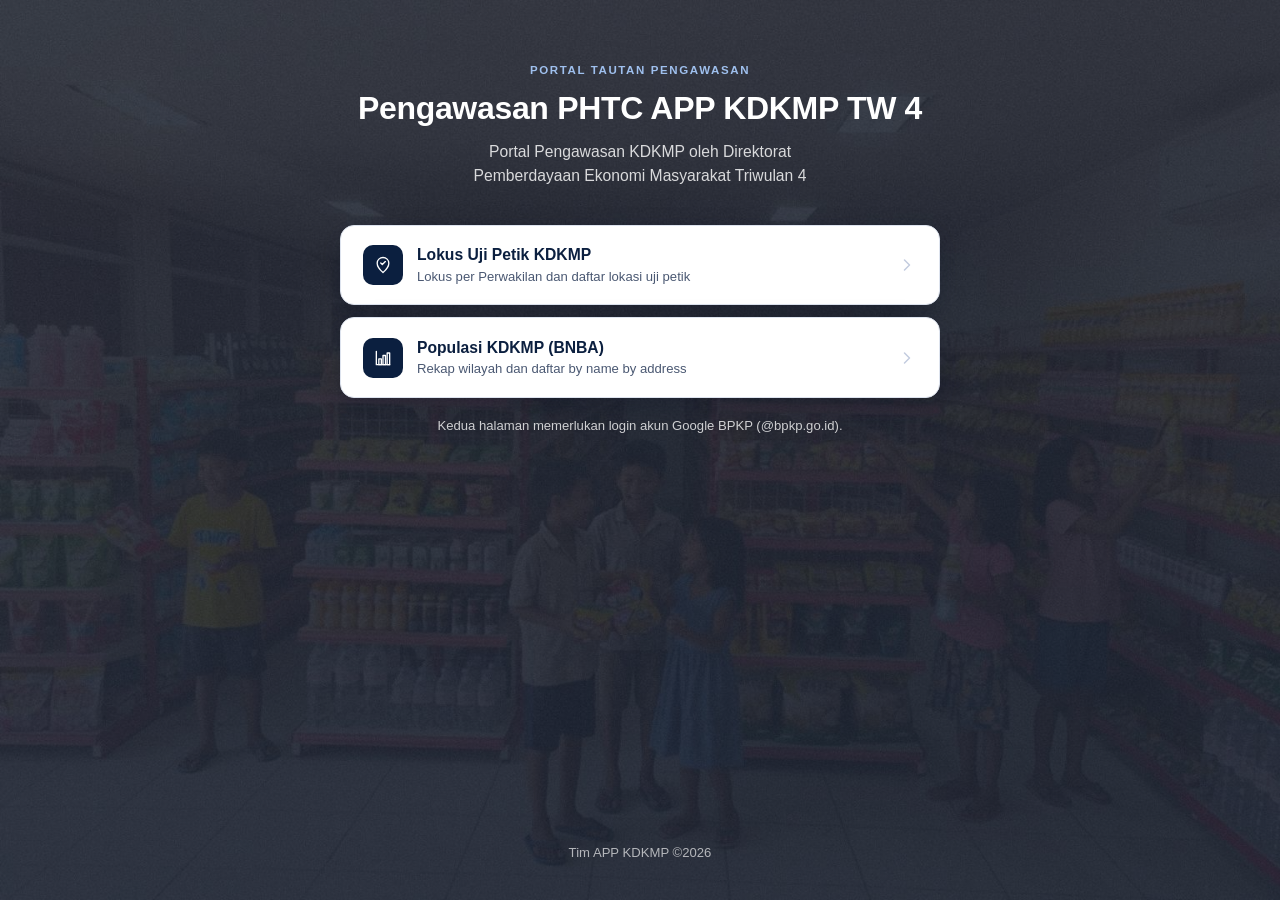
==== index.html @ 4bd222e6 "Ganti favicon portal TW 4 (ikon hub 2x2, beda dari K TW 3) Co-Authored-By: Claude Opus 5.5 <noreply@" ====
<!DOCTYPE html>
<html lang="id">
<head>
<meta charset="UTF-8">
<meta name="viewport" content="width=device-width, initial-scale=1.0">
<title>Pengawasan PHTC APP KDKMP TW 4</title>
<meta name="description" content="Portal Pengawasan KDKMP oleh Direktorat Pemberdayaan Ekonomi Masyarakat Triwulan 4">
<link rel="icon" type="image/svg+xml" href="assets/favicon.svg?v=2">
<link rel="stylesheet" href="style.css?v=2">
</head>
<body>
  <main class="page">
    <header class="masthead">
      <p class="eyebrow">Portal Tautan Pengawasan</p>
      <h1>Pengawasan PHTC APP KDKMP TW 4</h1>
      <p class="subtitle">Portal Pengawasan KDKMP oleh Direktorat Pemberdayaan Ekonomi Masyarakat Triwulan 4</p>
    </header>

    <nav class="link-list" aria-label="Kategori pengawasan">
      <a class="link-card" href="https://diperma.github.io/uji-petik-kdkmp-tw-4/" target="_blank" rel="noopener">
        <span class="link-icon" aria-hidden="true">
          <svg viewBox="0 0 24 24" fill="none" xmlns="http://www.w3.org/2000/svg">
            <path d="M12 21C12 21 5 14.9 5 9.8C5 5.9 8.1 3 12 3C15.9 3 19 5.9 19 9.8C19 14.9 12 21 12 21Z" stroke="currentColor" stroke-width="1.6" stroke-linejoin="round"/>
            <path d="M9.3 9.6L11.2 11.5L14.8 7.9" stroke="currentColor" stroke-width="1.6" stroke-linecap="round" stroke-linejoin="round"/>
          </svg>
        </span>
        <span class="link-body">
          <span class="link-text">Lokus Uji Petik KDKMP</span>
          <span class="link-sub">Lokus per Perwakilan dan daftar lokasi uji petik</span>
        </span>
        <span class="link-arrow" aria-hidden="true">
          <svg viewBox="0 0 24 24" fill="none" xmlns="http://www.w3.org/2000/svg">
            <path d="M9 6L15 12L9 18" stroke="currentColor" stroke-width="1.8" stroke-linecap="round" stroke-linejoin="round"/>
          </svg>
        </span>
      </a>

      <a class="link-card" href="https://diperma.github.io/populasi-kdkmp-tw-4/" target="_blank" rel="noopener">
        <span class="link-icon" aria-hidden="true">
          <svg viewBox="0 0 24 24" fill="none" xmlns="http://www.w3.org/2000/svg">
            <path d="M4 20V4M4 20H20" stroke="currentColor" stroke-width="1.6" stroke-linecap="round" stroke-linejoin="round"/>
            <rect x="7" y="13" width="3" height="7" stroke="currentColor" stroke-width="1.6" stroke-linejoin="round"/>
            <rect x="12" y="9" width="3" height="11" stroke="currentColor" stroke-width="1.6" stroke-linejoin="round"/>
            <rect x="17" y="6" width="3" height="14" stroke="currentColor" stroke-width="1.6" stroke-linejoin="round"/>
          </svg>
        </span>
        <span class="link-body">
          <span class="link-text">Populasi KDKMP (BNBA)</span>
          <span class="link-sub">Rekap wilayah dan daftar by name by address</span>
        </span>
        <span class="link-arrow" aria-hidden="true">
          <svg viewBox="0 0 24 24" fill="none" xmlns="http://www.w3.org/2000/svg">
            <path d="M9 6L15 12L9 18" stroke="currentColor" stroke-width="1.8" stroke-linecap="round" stroke-linejoin="round"/>
          </svg>
        </span>
      </a>
    </nav>

    <p class="access-note">Kedua halaman memerlukan login akun Google BPKP (@bpkp.go.id).</p>

    <footer class="site-footer">
      <p>Tim APP KDKMP &copy;2026</p>
    </footer>
  </main>
</body>
</html>
---- style.css ----
:root {
  --navy-950: #0b1f3f;
  --navy-800: #12305e;
  --navy-700: #1a3f78;
  --navy-600: #24518f;
  --ink: #16233a;
  --ink-soft: #4a5872;
  --paper: #f5f7fb;
  --card: #ffffff;
  --border: #dde3ee;
  --border-strong: #c3ccdf;
  --radius: 14px;
  --max-width: 640px;
}

* {
  box-sizing: border-box;
}

html {
  -webkit-text-size-adjust: 100%;
}

body {
  margin: 0;
  min-height: 100dvh;
  color: var(--ink);
  font-family: -apple-system, BlinkMacSystemFont, "Segoe UI", Roboto, "Helvetica Neue", Arial, sans-serif;
  -webkit-font-smoothing: antialiased;
  background-color: var(--navy-950);
  background-image:
    linear-gradient(rgba(9, 23, 46, 0.55), rgba(9, 23, 46, 0.62)),
    url("assets/background.jpg");
  background-size: cover;
  background-position: center;
  background-repeat: no-repeat;
}

.page {
  max-width: var(--max-width);
  margin: 0 auto;
  padding: 3rem 1.25rem 2.5rem;
  display: flex;
  flex-direction: column;
  min-height: 100dvh;
}

.masthead {
  text-align: center;
  margin-bottom: 2.25rem;
}

.eyebrow {
  margin: 0 0 0.75rem;
  font-size: 0.72rem;
  font-weight: 600;
  letter-spacing: 0.14em;
  text-transform: uppercase;
  color: #9fc0ee;
}

.masthead h1 {
  margin: 0 0 0.75rem;
  font-size: 1.75rem;
  line-height: 1.25;
  font-weight: 700;
  color: #ffffff;
  letter-spacing: -0.01em;
}

.subtitle {
  margin: 0;
  font-size: 0.98rem;
  line-height: 1.55;
  color: rgba(255, 255, 255, 0.82);
  max-width: 46ch;
  margin-inline: auto;
}

.link-list {
  display: flex;
  flex-direction: column;
  gap: 0.75rem;
  flex: 1;
}

.link-card {
  display: flex;
  align-items: center;
  gap: 0.9rem;
  padding: 1rem 1.1rem;
  background: var(--card);
  border: 1px solid var(--border);
  border-radius: var(--radius);
  text-decoration: none;
  color: var(--ink);
  box-shadow: 0 8px 24px rgba(6, 15, 31, 0.28);
  transition: border-color 0.18s ease, background 0.18s ease, transform 0.12s ease;
}

.link-card:hover {
  border-color: var(--navy-600);
  background: #fbfcfe;
}

.link-card:active {
  transform: scale(0.98);
}

.link-card:focus-visible {
  outline: 2px solid var(--navy-700);
  outline-offset: 2px;
}

.link-icon {
  flex: none;
  width: 40px;
  height: 40px;
  display: flex;
  align-items: center;
  justify-content: center;
  border-radius: 10px;
  background: var(--navy-950);
  color: #ffffff;
}

.link-icon svg {
  width: 20px;
  height: 20px;
}

.link-text {
  flex: 1;
  font-size: 0.98rem;
  font-weight: 600;
  color: var(--navy-950);
  line-height: 1.35;
}

.link-arrow {
  flex: none;
  width: 20px;
  height: 20px;
  color: var(--border-strong);
  transition: transform 0.18s ease, color 0.18s ease;
}

.link-card:hover .link-arrow {
  color: var(--navy-600);
  transform: translateX(2px);
}

.link-arrow svg {
  width: 100%;
  height: 100%;
}

.site-footer {
  margin-top: 2.5rem;
  text-align: center;
}

.site-footer p {
  margin: 0;
  font-size: 0.82rem;
  color: rgba(255, 255, 255, 0.65);
}

@media (min-width: 640px) {
  .page {
    padding-top: 4rem;
  }

  .masthead h1 {
    font-size: 2rem;
  }

  .link-card {
    padding: 1.15rem 1.35rem;
  }
}

@media (prefers-reduced-motion: reduce) {
  .link-card,
  .link-arrow {
    transition: none;
  }
}

/* TW 4: subjudul pada kartu tautan dan catatan akses */
.link-body {
  flex: 1;
  display: flex;
  flex-direction: column;
  gap: 0.15rem;
  min-width: 0;
}

.link-sub {
  font-size: 0.82rem;
  color: var(--ink-soft);
  line-height: 1.4;
}

/* hanya dua tautan: catatan akses langsung di bawah daftar, footer tetap di bawah halaman */
.link-list {
  flex: none;
}

.access-note {
  flex: 1;
  margin: 1.25rem 0 0;
  text-align: center;
  font-size: 0.82rem;
  color: rgba(255, 255, 255, 0.78);
}
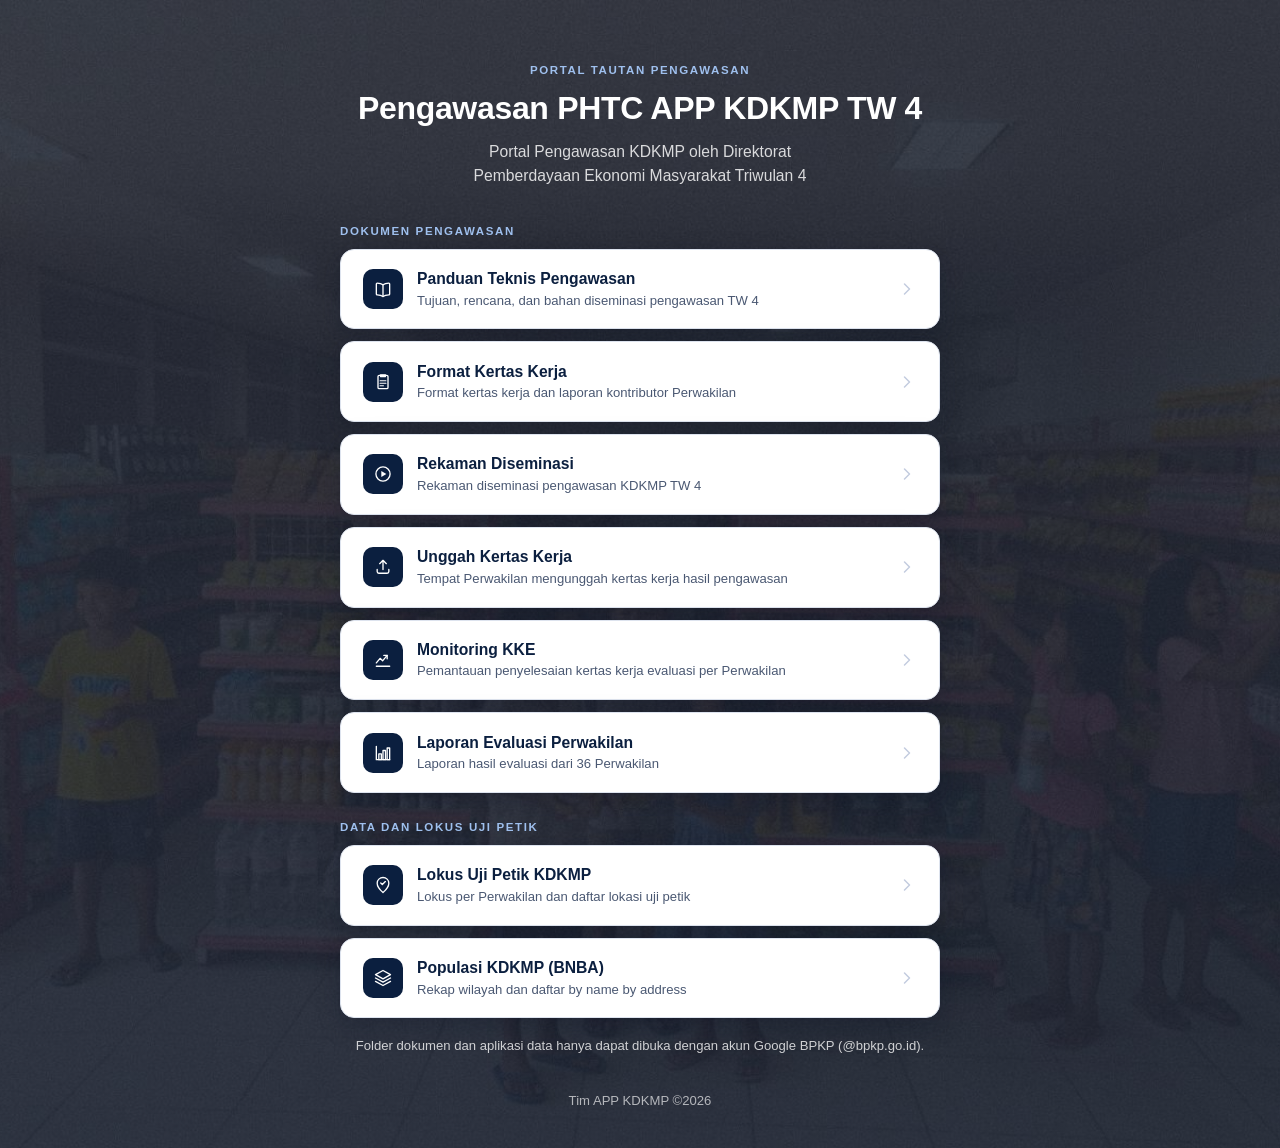
==== commit b378f0f4: "Tambah enam folder Drive TW IV dan kelompokkan tautan portal Kelompok Dokumen Pengawasan (a-f folder" ====
--- a/index.html
+++ b/index.html
@@ -6,7 +6,7 @@
 <title>Pengawasan PHTC APP KDKMP TW 4</title>
 <meta name="description" content="Portal Pengawasan KDKMP oleh Direktorat Pemberdayaan Ekonomi Masyarakat Triwulan 4">
 <link rel="icon" type="image/svg+xml" href="assets/favicon.svg?v=2">
-<link rel="stylesheet" href="style.css?v=2">
+<link rel="stylesheet" href="style.css?v=3">
 </head>
 <body>
   <main class="page">
@@ -16,13 +16,102 @@
       <p class="subtitle">Portal Pengawasan KDKMP oleh Direktorat Pemberdayaan Ekonomi Masyarakat Triwulan 4</p>
     </header>
 
-    <nav class="link-list" aria-label="Kategori pengawasan">
+    <section class="link-group" aria-labelledby="grp-dok">
+      <h2 class="group-label" id="grp-dok">Dokumen Pengawasan</h2>
+      <nav class="link-list" aria-label="Folder dokumen pengawasan">
+      <a class="link-card" href="https://drive.google.com/drive/folders/1Umy_3LISaF8dam4aXZUsZKk7OI6hIUeN" target="_blank" rel="noopener">
+        <span class="link-icon" aria-hidden="true">
+          <svg viewBox="0 0 24 24" fill="none" xmlns="http://www.w3.org/2000/svg"><path d="M12 7C12 7 9.5 5 5 5C4.45 5 4 5.45 4 6V18C4 18.55 4.45 19 5 19C9.5 19 12 21 12 21C12 21 14.5 19 19 19C19.55 19 20 18.55 20 18V6C20 5.45 19.55 5 19 5C14.5 5 12 7 12 7Z" stroke="currentColor" stroke-width="1.6" stroke-linecap="round" stroke-linejoin="round"/><path d="M12 7V21" stroke="currentColor" stroke-width="1.6" stroke-linecap="round"/></svg>
+        </span>
+        <span class="link-body">
+          <span class="link-text">Panduan Teknis Pengawasan</span>
+          <span class="link-sub">Tujuan, rencana, dan bahan diseminasi pengawasan TW 4</span>
+        </span>
+        <span class="link-arrow" aria-hidden="true">
+          <svg viewBox="0 0 24 24" fill="none" xmlns="http://www.w3.org/2000/svg">
+            <path d="M9 6L15 12L9 18" stroke="currentColor" stroke-width="1.8" stroke-linecap="round" stroke-linejoin="round"/>
+          </svg>
+        </span>
+      </a>
+      <a class="link-card" href="https://drive.google.com/drive/folders/1tq2aTt0mGSymBM8TIkjNL4R7KNjfchDO" target="_blank" rel="noopener">
+        <span class="link-icon" aria-hidden="true">
+          <svg viewBox="0 0 24 24" fill="none" xmlns="http://www.w3.org/2000/svg"><rect x="6" y="4" width="12" height="16" rx="1.5" stroke="currentColor" stroke-width="1.6" stroke-linejoin="round"/><path d="M9 3.5H15V5.5H9V3.5Z" stroke="currentColor" stroke-width="1.4" stroke-linejoin="round"/><path d="M8.5 10.5H15.5M8.5 13.5H15.5M8.5 16.5H12.5" stroke="currentColor" stroke-width="1.4" stroke-linecap="round"/></svg>
+        </span>
+        <span class="link-body">
+          <span class="link-text">Format Kertas Kerja</span>
+          <span class="link-sub">Format kertas kerja dan laporan kontributor Perwakilan</span>
+        </span>
+        <span class="link-arrow" aria-hidden="true">
+          <svg viewBox="0 0 24 24" fill="none" xmlns="http://www.w3.org/2000/svg">
+            <path d="M9 6L15 12L9 18" stroke="currentColor" stroke-width="1.8" stroke-linecap="round" stroke-linejoin="round"/>
+          </svg>
+        </span>
+      </a>
+      <a class="link-card" href="https://drive.google.com/drive/folders/1yiLEdfWgxWsTFXoVqid2bAC8lq9QL2Po" target="_blank" rel="noopener">
+        <span class="link-icon" aria-hidden="true">
+          <svg viewBox="0 0 24 24" fill="none" xmlns="http://www.w3.org/2000/svg"><circle cx="12" cy="12" r="8.5" stroke="currentColor" stroke-width="1.6"/><path d="M10 8.5L16 12L10 15.5V8.5Z" fill="currentColor"/></svg>
+        </span>
+        <span class="link-body">
+          <span class="link-text">Rekaman Diseminasi</span>
+          <span class="link-sub">Rekaman diseminasi pengawasan KDKMP TW 4</span>
+        </span>
+        <span class="link-arrow" aria-hidden="true">
+          <svg viewBox="0 0 24 24" fill="none" xmlns="http://www.w3.org/2000/svg">
+            <path d="M9 6L15 12L9 18" stroke="currentColor" stroke-width="1.8" stroke-linecap="round" stroke-linejoin="round"/>
+          </svg>
+        </span>
+      </a>
+      <a class="link-card" href="https://drive.google.com/drive/folders/1s5mwthkM0yaTHrUXAW0huT_ho6J4U1uM" target="_blank" rel="noopener">
+        <span class="link-icon" aria-hidden="true">
+          <svg viewBox="0 0 24 24" fill="none" xmlns="http://www.w3.org/2000/svg"><path d="M12 15V4M12 4L8 8M12 4L16 8" stroke="currentColor" stroke-width="1.6" stroke-linecap="round" stroke-linejoin="round"/><path d="M5 15V17.5C5 18.6 5.9 19.5 7 19.5H17C18.1 19.5 19 18.6 19 17.5V15" stroke="currentColor" stroke-width="1.6" stroke-linecap="round" stroke-linejoin="round"/></svg>
+        </span>
+        <span class="link-body">
+          <span class="link-text">Unggah Kertas Kerja</span>
+          <span class="link-sub">Tempat Perwakilan mengunggah kertas kerja hasil pengawasan</span>
+        </span>
+        <span class="link-arrow" aria-hidden="true">
+          <svg viewBox="0 0 24 24" fill="none" xmlns="http://www.w3.org/2000/svg">
+            <path d="M9 6L15 12L9 18" stroke="currentColor" stroke-width="1.8" stroke-linecap="round" stroke-linejoin="round"/>
+          </svg>
+        </span>
+      </a>
+      <a class="link-card" href="https://drive.google.com/drive/folders/10er0_YEpXLStBheYxAg13BDvWuyVfqJ9" target="_blank" rel="noopener">
+        <span class="link-icon" aria-hidden="true">
+          <svg viewBox="0 0 24 24" fill="none" xmlns="http://www.w3.org/2000/svg"><path d="M4 15.5L8.5 10L11.5 13L17 6.5" stroke="currentColor" stroke-width="1.6" stroke-linecap="round" stroke-linejoin="round"/><path d="M13 6.5H17V10.5" stroke="currentColor" stroke-width="1.6" stroke-linecap="round" stroke-linejoin="round"/><path d="M4 19.5H20" stroke="currentColor" stroke-width="1.6" stroke-linecap="round"/></svg>
+        </span>
+        <span class="link-body">
+          <span class="link-text">Monitoring KKE</span>
+          <span class="link-sub">Pemantauan penyelesaian kertas kerja evaluasi per Perwakilan</span>
+        </span>
+        <span class="link-arrow" aria-hidden="true">
+          <svg viewBox="0 0 24 24" fill="none" xmlns="http://www.w3.org/2000/svg">
+            <path d="M9 6L15 12L9 18" stroke="currentColor" stroke-width="1.8" stroke-linecap="round" stroke-linejoin="round"/>
+          </svg>
+        </span>
+      </a>
+      <a class="link-card" href="https://drive.google.com/drive/folders/1h1XWe8OgxLnOxMyxdkUUNQYKO7yldt1L" target="_blank" rel="noopener">
+        <span class="link-icon" aria-hidden="true">
+          <svg viewBox="0 0 24 24" fill="none" xmlns="http://www.w3.org/2000/svg"><path d="M4 20V4M4 20H20" stroke="currentColor" stroke-width="1.6" stroke-linecap="round" stroke-linejoin="round"/><rect x="7" y="13" width="3" height="7" stroke="currentColor" stroke-width="1.6" stroke-linejoin="round"/><rect x="12" y="9" width="3" height="11" stroke="currentColor" stroke-width="1.6" stroke-linejoin="round"/><rect x="17" y="6" width="3" height="14" stroke="currentColor" stroke-width="1.6" stroke-linejoin="round"/></svg>
+        </span>
+        <span class="link-body">
+          <span class="link-text">Laporan Evaluasi Perwakilan</span>
+          <span class="link-sub">Laporan hasil evaluasi dari 36 Perwakilan</span>
+        </span>
+        <span class="link-arrow" aria-hidden="true">
+          <svg viewBox="0 0 24 24" fill="none" xmlns="http://www.w3.org/2000/svg">
+            <path d="M9 6L15 12L9 18" stroke="currentColor" stroke-width="1.8" stroke-linecap="round" stroke-linejoin="round"/>
+          </svg>
+        </span>
+      </a>
+      </nav>
+    </section>
+
+    <section class="link-group" aria-labelledby="grp-app">
+      <h2 class="group-label" id="grp-app">Data dan Lokus Uji Petik</h2>
+      <nav class="link-list" aria-label="Aplikasi data KDKMP">
       <a class="link-card" href="https://diperma.github.io/uji-petik-kdkmp-tw-4/" target="_blank" rel="noopener">
         <span class="link-icon" aria-hidden="true">
-          <svg viewBox="0 0 24 24" fill="none" xmlns="http://www.w3.org/2000/svg">
-            <path d="M12 21C12 21 5 14.9 5 9.8C5 5.9 8.1 3 12 3C15.9 3 19 5.9 19 9.8C19 14.9 12 21 12 21Z" stroke="currentColor" stroke-width="1.6" stroke-linejoin="round"/>
-            <path d="M9.3 9.6L11.2 11.5L14.8 7.9" stroke="currentColor" stroke-width="1.6" stroke-linecap="round" stroke-linejoin="round"/>
-          </svg>
+          <svg viewBox="0 0 24 24" fill="none" xmlns="http://www.w3.org/2000/svg"><path d="M12 21C12 21 5 14.9 5 9.8C5 5.9 8.1 3 12 3C15.9 3 19 5.9 19 9.8C19 14.9 12 21 12 21Z" stroke="currentColor" stroke-width="1.6" stroke-linejoin="round"/><path d="M9.3 9.6L11.2 11.5L14.8 7.9" stroke="currentColor" stroke-width="1.6" stroke-linecap="round" stroke-linejoin="round"/></svg>
         </span>
         <span class="link-body">
           <span class="link-text">Lokus Uji Petik KDKMP</span>
@@ -34,15 +123,9 @@
           </svg>
         </span>
       </a>
-
       <a class="link-card" href="https://diperma.github.io/populasi-kdkmp-tw-4/" target="_blank" rel="noopener">
         <span class="link-icon" aria-hidden="true">
-          <svg viewBox="0 0 24 24" fill="none" xmlns="http://www.w3.org/2000/svg">
-            <path d="M4 20V4M4 20H20" stroke="currentColor" stroke-width="1.6" stroke-linecap="round" stroke-linejoin="round"/>
-            <rect x="7" y="13" width="3" height="7" stroke="currentColor" stroke-width="1.6" stroke-linejoin="round"/>
-            <rect x="12" y="9" width="3" height="11" stroke="currentColor" stroke-width="1.6" stroke-linejoin="round"/>
-            <rect x="17" y="6" width="3" height="14" stroke="currentColor" stroke-width="1.6" stroke-linejoin="round"/>
-          </svg>
+          <svg viewBox="0 0 24 24" fill="none" xmlns="http://www.w3.org/2000/svg"><path d="M12 3L21 8L12 13L3 8L12 3Z" stroke="currentColor" stroke-width="1.6" stroke-linejoin="round"/><path d="M3 12L12 17L21 12" stroke="currentColor" stroke-width="1.6" stroke-linecap="round" stroke-linejoin="round"/><path d="M3 16L12 21L21 16" stroke="currentColor" stroke-width="1.6" stroke-linecap="round" stroke-linejoin="round"/></svg>
         </span>
         <span class="link-body">
           <span class="link-text">Populasi KDKMP (BNBA)</span>
@@ -54,9 +137,10 @@
           </svg>
         </span>
       </a>
-    </nav>
+      </nav>
+    </section>
 
-    <p class="access-note">Kedua halaman memerlukan login akun Google BPKP (@bpkp.go.id).</p>
+    <p class="access-note">Folder dokumen dan aplikasi data hanya dapat dibuka dengan akun Google BPKP (@bpkp.go.id).</p>
 
     <footer class="site-footer">
       <p>Tim APP KDKMP &copy;2026</p>
--- a/style.css
+++ b/style.css
@@ -214,3 +214,17 @@
   font-size: 0.82rem;
   color: rgba(255, 255, 255, 0.78);
 }
+
+/* TW 4: pengelompokan tautan (dokumen Drive dan aplikasi data) */
+.link-group + .link-group {
+  margin-top: 1.75rem;
+}
+
+.group-label {
+  margin: 0 0 0.75rem;
+  font-size: 0.72rem;
+  font-weight: 600;
+  letter-spacing: 0.14em;
+  text-transform: uppercase;
+  color: #9fc0ee;
+}
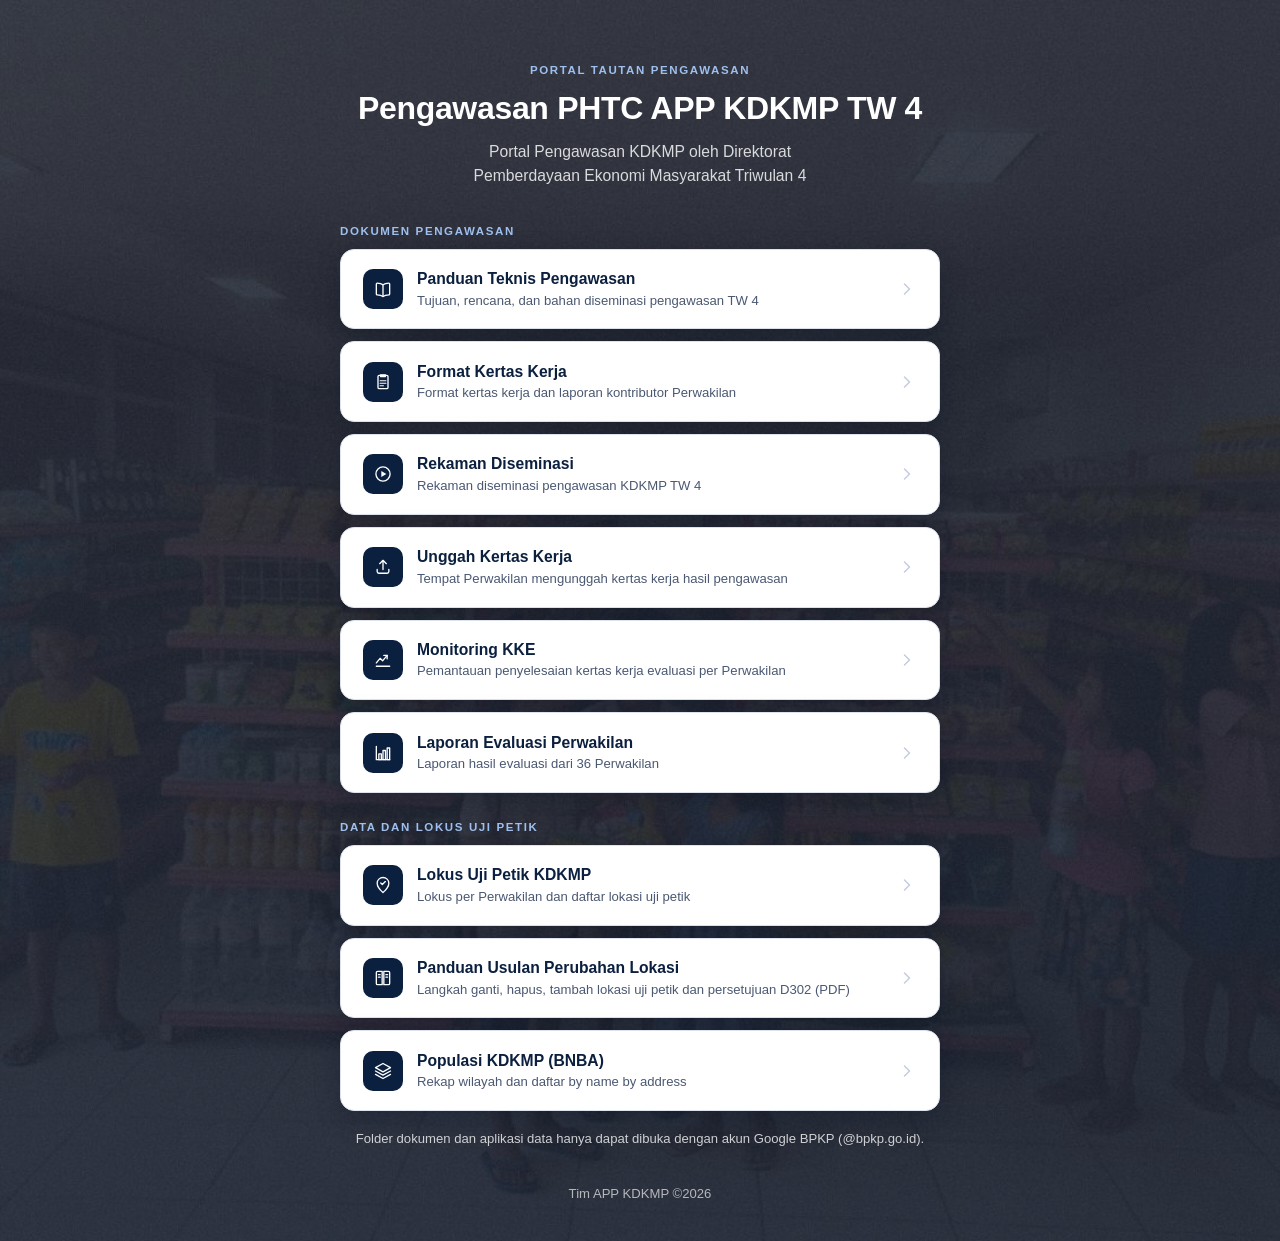
==== commit 5bcbc90e: "Tambah tautan Panduan Usulan Perubahan Lokasi (PDF di Drive TW IV 2026) Co-Authored-By: Claude Opus " ====
--- a/index.html
+++ b/index.html
@@ -123,6 +123,20 @@
           </svg>
         </span>
       </a>
+      <a class="link-card" href="https://drive.google.com/file/d/1kQpGvV4gWniJKnPlnPtZEP7-QCstTC7i/view" target="_blank" rel="noopener">
+        <span class="link-icon" aria-hidden="true">
+          <svg viewBox="0 0 24 24" fill="none" xmlns="http://www.w3.org/2000/svg"><path d="M4 5.5C4 4.7 4.7 4 5.5 4H11V20H5.5C4.7 20 4 19.3 4 18.5V5.5Z" stroke="currentColor" stroke-width="1.6" stroke-linejoin="round"/><path d="M20 5.5C20 4.7 19.3 4 18.5 4H13V20H18.5C19.3 20 20 19.3 20 18.5V5.5Z" stroke="currentColor" stroke-width="1.6" stroke-linejoin="round"/><path d="M6.5 8H8.5M6.5 11H8.5M15.5 8H17.5M15.5 11H17.5" stroke="currentColor" stroke-width="1.6" stroke-linecap="round"/></svg>
+        </span>
+        <span class="link-body">
+          <span class="link-text">Panduan Usulan Perubahan Lokasi</span>
+          <span class="link-sub">Langkah ganti, hapus, tambah lokasi uji petik dan persetujuan D302 (PDF)</span>
+        </span>
+        <span class="link-arrow" aria-hidden="true">
+          <svg viewBox="0 0 24 24" fill="none" xmlns="http://www.w3.org/2000/svg">
+            <path d="M9 6L15 12L9 18" stroke="currentColor" stroke-width="1.8" stroke-linecap="round" stroke-linejoin="round"/>
+          </svg>
+        </span>
+      </a>
       <a class="link-card" href="https://diperma.github.io/populasi-kdkmp-tw-4/" target="_blank" rel="noopener">
         <span class="link-icon" aria-hidden="true">
           <svg viewBox="0 0 24 24" fill="none" xmlns="http://www.w3.org/2000/svg"><path d="M12 3L21 8L12 13L3 8L12 3Z" stroke="currentColor" stroke-width="1.6" stroke-linejoin="round"/><path d="M3 12L12 17L21 12" stroke="currentColor" stroke-width="1.6" stroke-linecap="round" stroke-linejoin="round"/><path d="M3 16L12 21L21 16" stroke="currentColor" stroke-width="1.6" stroke-linecap="round" stroke-linejoin="round"/></svg>
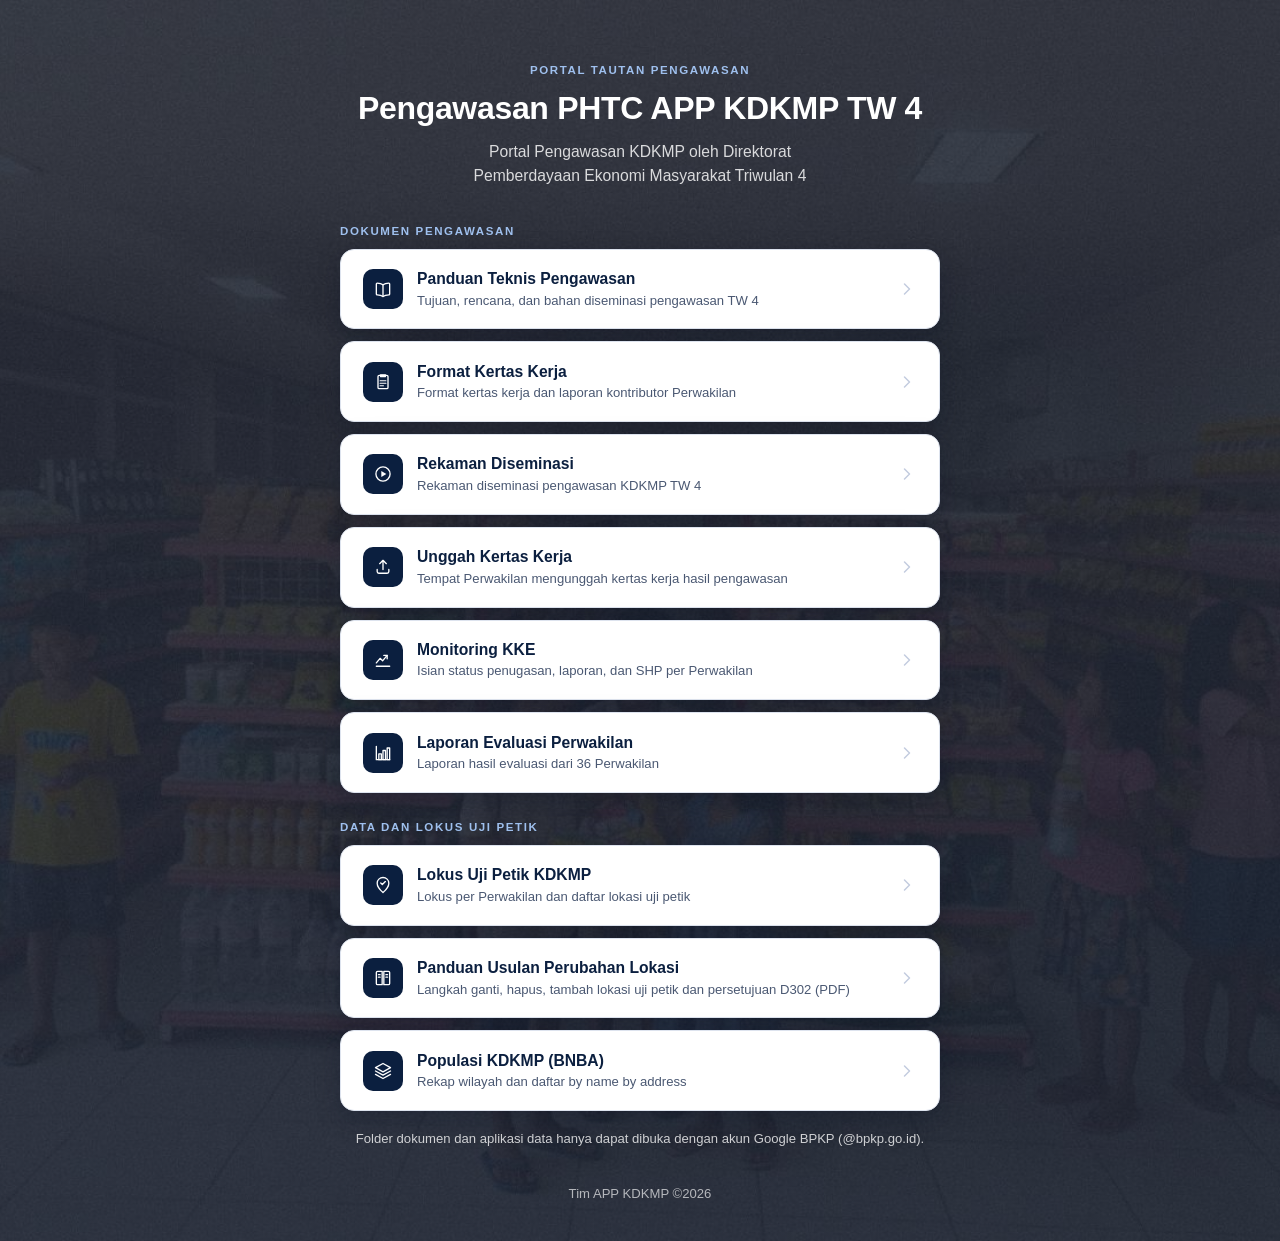
==== commit 005af0ab: "Monitoring KKE mengarah ke sheet Monitoring Perwakilan KDKMP TW IV Co-Authored-By: Claude Opus 5.5 <" ====
--- a/index.html
+++ b/index.html
@@ -75,13 +75,13 @@
           </svg>
         </span>
       </a>
-      <a class="link-card" href="https://drive.google.com/drive/folders/10er0_YEpXLStBheYxAg13BDvWuyVfqJ9" target="_blank" rel="noopener">
+      <a class="link-card" href="https://docs.google.com/spreadsheets/d/17aWvl9RaET_huirfP4n-8RnIIQWNbHepHAjVARSHLe8/edit" target="_blank" rel="noopener">
         <span class="link-icon" aria-hidden="true">
           <svg viewBox="0 0 24 24" fill="none" xmlns="http://www.w3.org/2000/svg"><path d="M4 15.5L8.5 10L11.5 13L17 6.5" stroke="currentColor" stroke-width="1.6" stroke-linecap="round" stroke-linejoin="round"/><path d="M13 6.5H17V10.5" stroke="currentColor" stroke-width="1.6" stroke-linecap="round" stroke-linejoin="round"/><path d="M4 19.5H20" stroke="currentColor" stroke-width="1.6" stroke-linecap="round"/></svg>
         </span>
         <span class="link-body">
           <span class="link-text">Monitoring KKE</span>
-          <span class="link-sub">Pemantauan penyelesaian kertas kerja evaluasi per Perwakilan</span>
+          <span class="link-sub">Isian status penugasan, laporan, dan SHP per Perwakilan</span>
         </span>
         <span class="link-arrow" aria-hidden="true">
           <svg viewBox="0 0 24 24" fill="none" xmlns="http://www.w3.org/2000/svg">
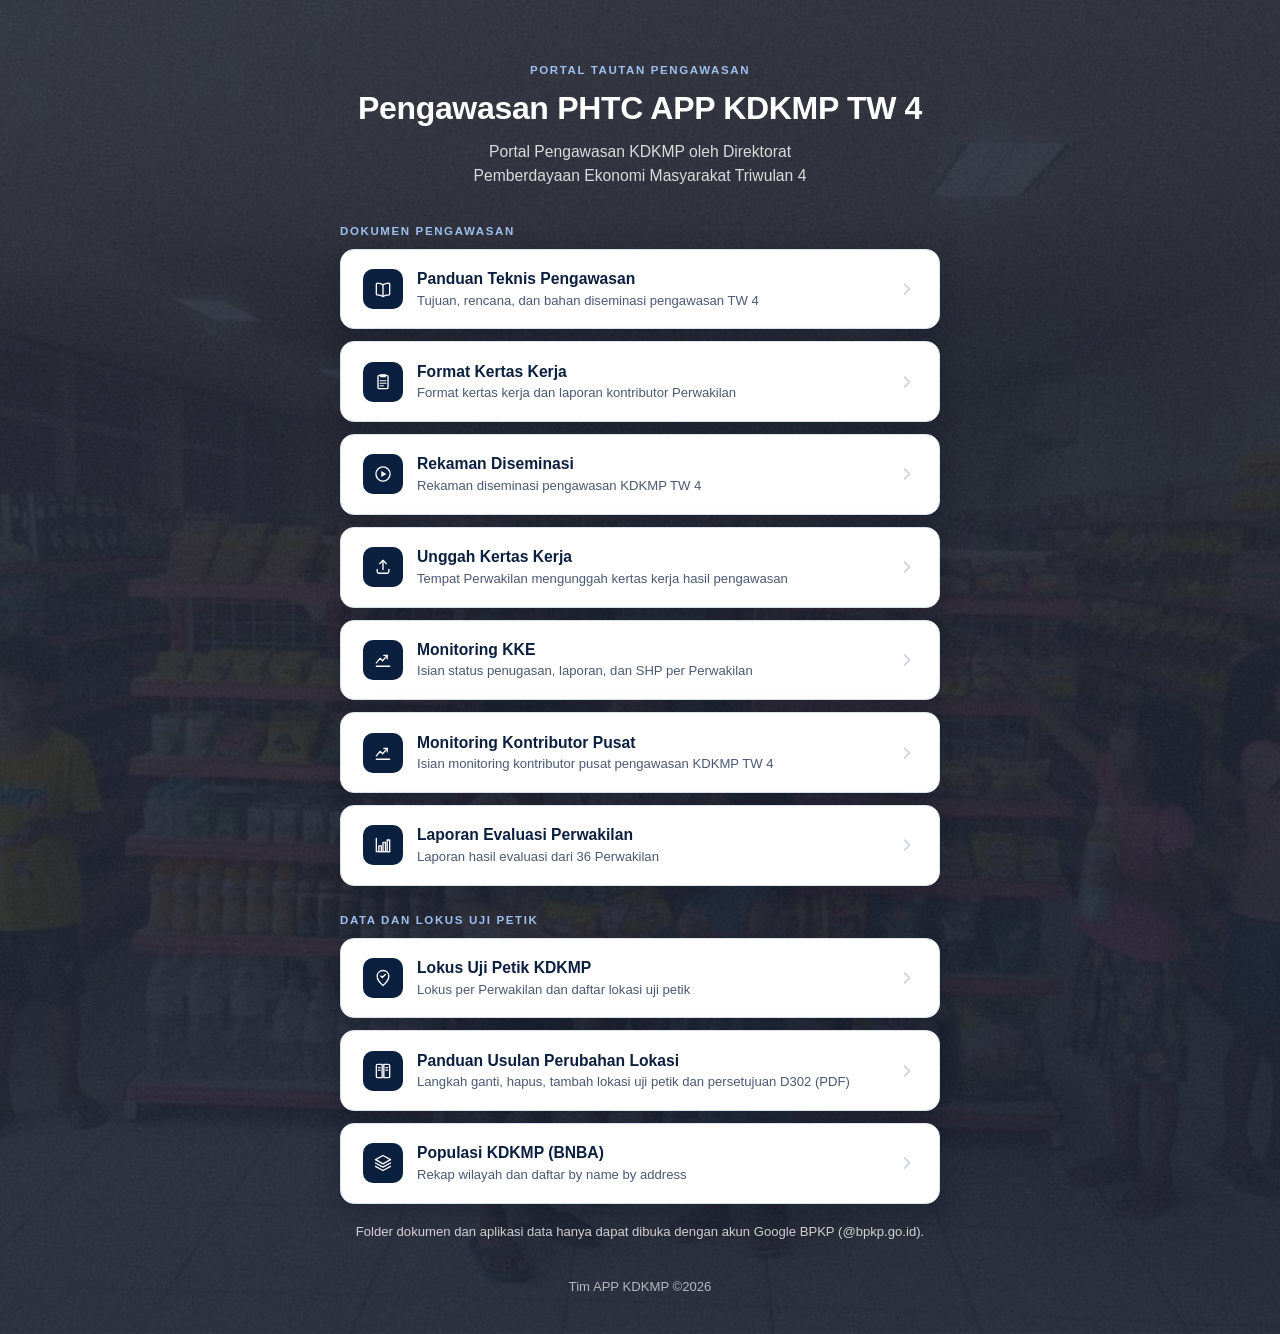
==== commit daea1198: "Add embedded monitoring for central contributors" ====
--- a/index.html
+++ b/index.html
@@ -75,13 +75,27 @@
           </svg>
         </span>
       </a>
-      <a class="link-card" href="https://docs.google.com/spreadsheets/d/17aWvl9RaET_huirfP4n-8RnIIQWNbHepHAjVARSHLe8/edit" target="_blank" rel="noopener">
+      <a class="link-card" href="https://diperma.github.io/monitoring-kdkmp-tw4/" target="_blank" rel="noopener">
         <span class="link-icon" aria-hidden="true">
           <svg viewBox="0 0 24 24" fill="none" xmlns="http://www.w3.org/2000/svg"><path d="M4 15.5L8.5 10L11.5 13L17 6.5" stroke="currentColor" stroke-width="1.6" stroke-linecap="round" stroke-linejoin="round"/><path d="M13 6.5H17V10.5" stroke="currentColor" stroke-width="1.6" stroke-linecap="round" stroke-linejoin="round"/><path d="M4 19.5H20" stroke="currentColor" stroke-width="1.6" stroke-linecap="round"/></svg>
         </span>
         <span class="link-body">
           <span class="link-text">Monitoring KKE</span>
           <span class="link-sub">Isian status penugasan, laporan, dan SHP per Perwakilan</span>
+        </span>
+        <span class="link-arrow" aria-hidden="true">
+          <svg viewBox="0 0 24 24" fill="none" xmlns="http://www.w3.org/2000/svg">
+            <path d="M9 6L15 12L9 18" stroke="currentColor" stroke-width="1.8" stroke-linecap="round" stroke-linejoin="round"/>
+          </svg>
+        </span>
+      </a>
+      <a class="link-card" href="monitoring-kontributor-pusat/" target="_blank" rel="noopener">
+        <span class="link-icon" aria-hidden="true">
+          <svg viewBox="0 0 24 24" fill="none" xmlns="http://www.w3.org/2000/svg"><path d="M4 15.5L8.5 10L11.5 13L17 6.5" stroke="currentColor" stroke-width="1.6" stroke-linecap="round" stroke-linejoin="round"/><path d="M13 6.5H17V10.5" stroke="currentColor" stroke-width="1.6" stroke-linecap="round" stroke-linejoin="round"/><path d="M4 19.5H20" stroke="currentColor" stroke-width="1.6" stroke-linecap="round"/></svg>
+        </span>
+        <span class="link-body">
+          <span class="link-text">Monitoring Kontributor Pusat</span>
+          <span class="link-sub">Isian monitoring kontributor pusat pengawasan KDKMP TW 4</span>
         </span>
         <span class="link-arrow" aria-hidden="true">
           <svg viewBox="0 0 24 24" fill="none" xmlns="http://www.w3.org/2000/svg">
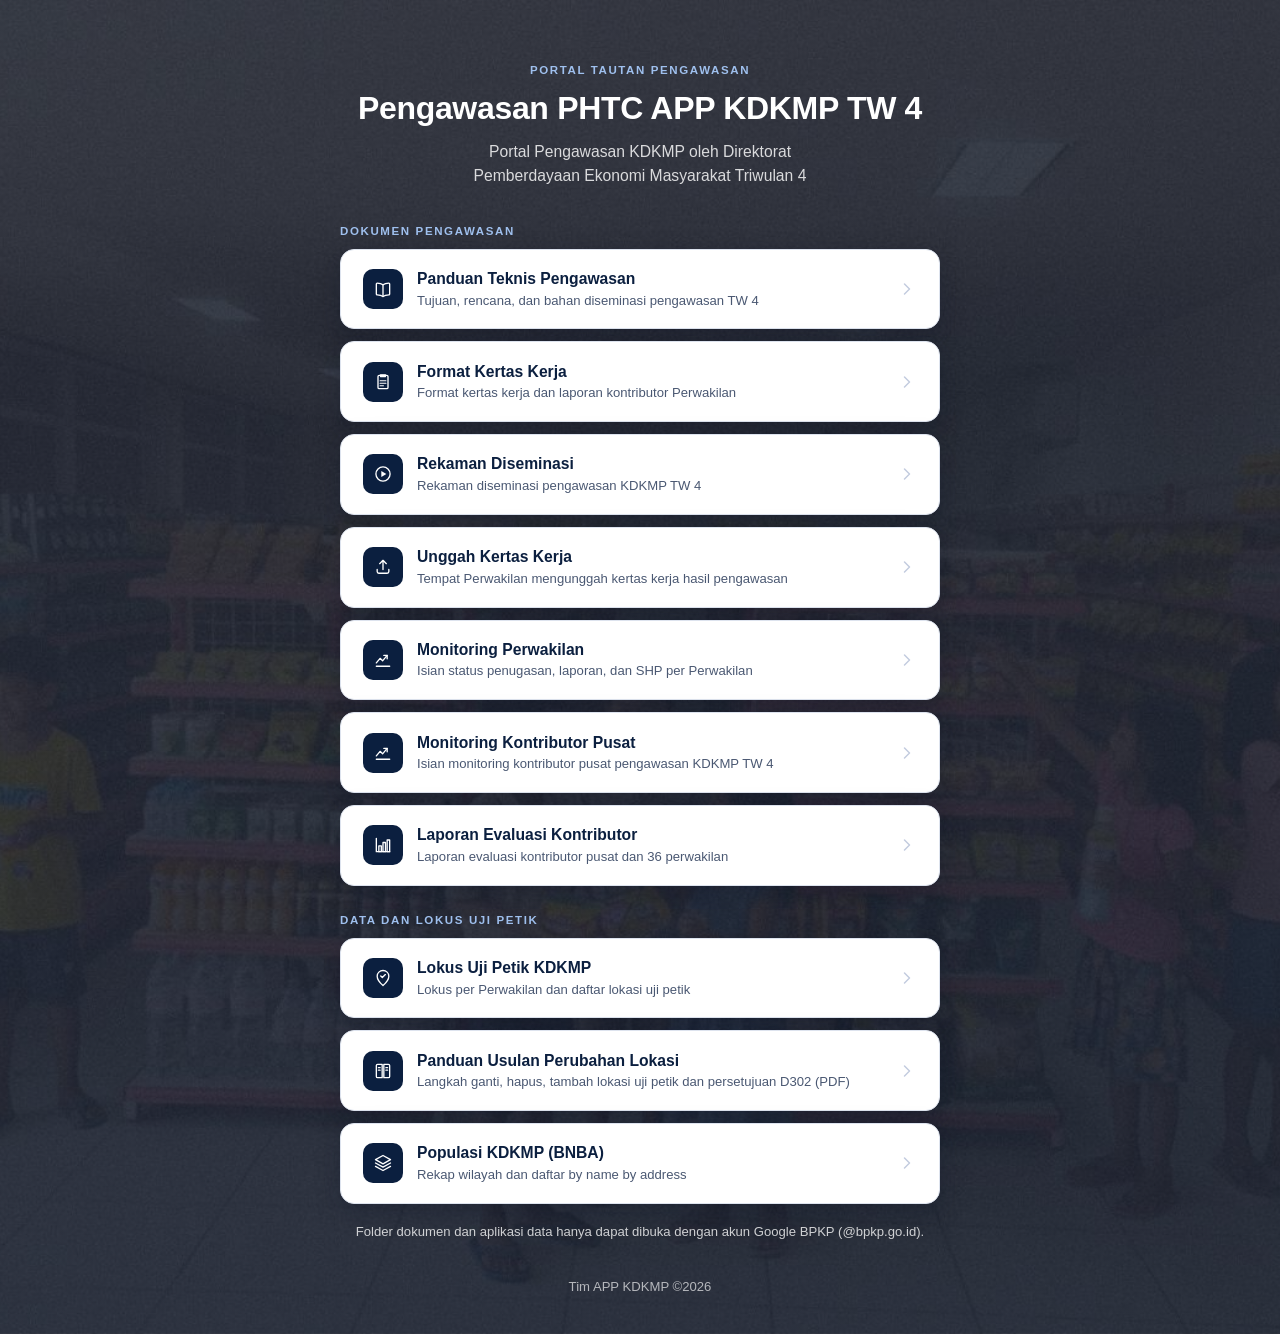
==== commit e795ece0: "Update monitoring and contributor evaluation labels" ====
--- a/index.html
+++ b/index.html
@@ -80,7 +80,7 @@
           <svg viewBox="0 0 24 24" fill="none" xmlns="http://www.w3.org/2000/svg"><path d="M4 15.5L8.5 10L11.5 13L17 6.5" stroke="currentColor" stroke-width="1.6" stroke-linecap="round" stroke-linejoin="round"/><path d="M13 6.5H17V10.5" stroke="currentColor" stroke-width="1.6" stroke-linecap="round" stroke-linejoin="round"/><path d="M4 19.5H20" stroke="currentColor" stroke-width="1.6" stroke-linecap="round"/></svg>
         </span>
         <span class="link-body">
-          <span class="link-text">Monitoring KKE</span>
+          <span class="link-text">Monitoring Perwakilan</span>
           <span class="link-sub">Isian status penugasan, laporan, dan SHP per Perwakilan</span>
         </span>
         <span class="link-arrow" aria-hidden="true">
@@ -89,7 +89,7 @@
           </svg>
         </span>
       </a>
-      <a class="link-card" href="monitoring-kontributor-pusat/" target="_blank" rel="noopener">
+      <a class="link-card" href="https://diperma.github.io/monitoring-kontributor-pusat/" target="_blank" rel="noopener">
         <span class="link-icon" aria-hidden="true">
           <svg viewBox="0 0 24 24" fill="none" xmlns="http://www.w3.org/2000/svg"><path d="M4 15.5L8.5 10L11.5 13L17 6.5" stroke="currentColor" stroke-width="1.6" stroke-linecap="round" stroke-linejoin="round"/><path d="M13 6.5H17V10.5" stroke="currentColor" stroke-width="1.6" stroke-linecap="round" stroke-linejoin="round"/><path d="M4 19.5H20" stroke="currentColor" stroke-width="1.6" stroke-linecap="round"/></svg>
         </span>
@@ -108,8 +108,8 @@
           <svg viewBox="0 0 24 24" fill="none" xmlns="http://www.w3.org/2000/svg"><path d="M4 20V4M4 20H20" stroke="currentColor" stroke-width="1.6" stroke-linecap="round" stroke-linejoin="round"/><rect x="7" y="13" width="3" height="7" stroke="currentColor" stroke-width="1.6" stroke-linejoin="round"/><rect x="12" y="9" width="3" height="11" stroke="currentColor" stroke-width="1.6" stroke-linejoin="round"/><rect x="17" y="6" width="3" height="14" stroke="currentColor" stroke-width="1.6" stroke-linejoin="round"/></svg>
         </span>
         <span class="link-body">
-          <span class="link-text">Laporan Evaluasi Perwakilan</span>
-          <span class="link-sub">Laporan hasil evaluasi dari 36 Perwakilan</span>
+          <span class="link-text">Laporan Evaluasi Kontributor</span>
+          <span class="link-sub">Laporan evaluasi kontributor pusat dan 36 perwakilan</span>
         </span>
         <span class="link-arrow" aria-hidden="true">
           <svg viewBox="0 0 24 24" fill="none" xmlns="http://www.w3.org/2000/svg">
